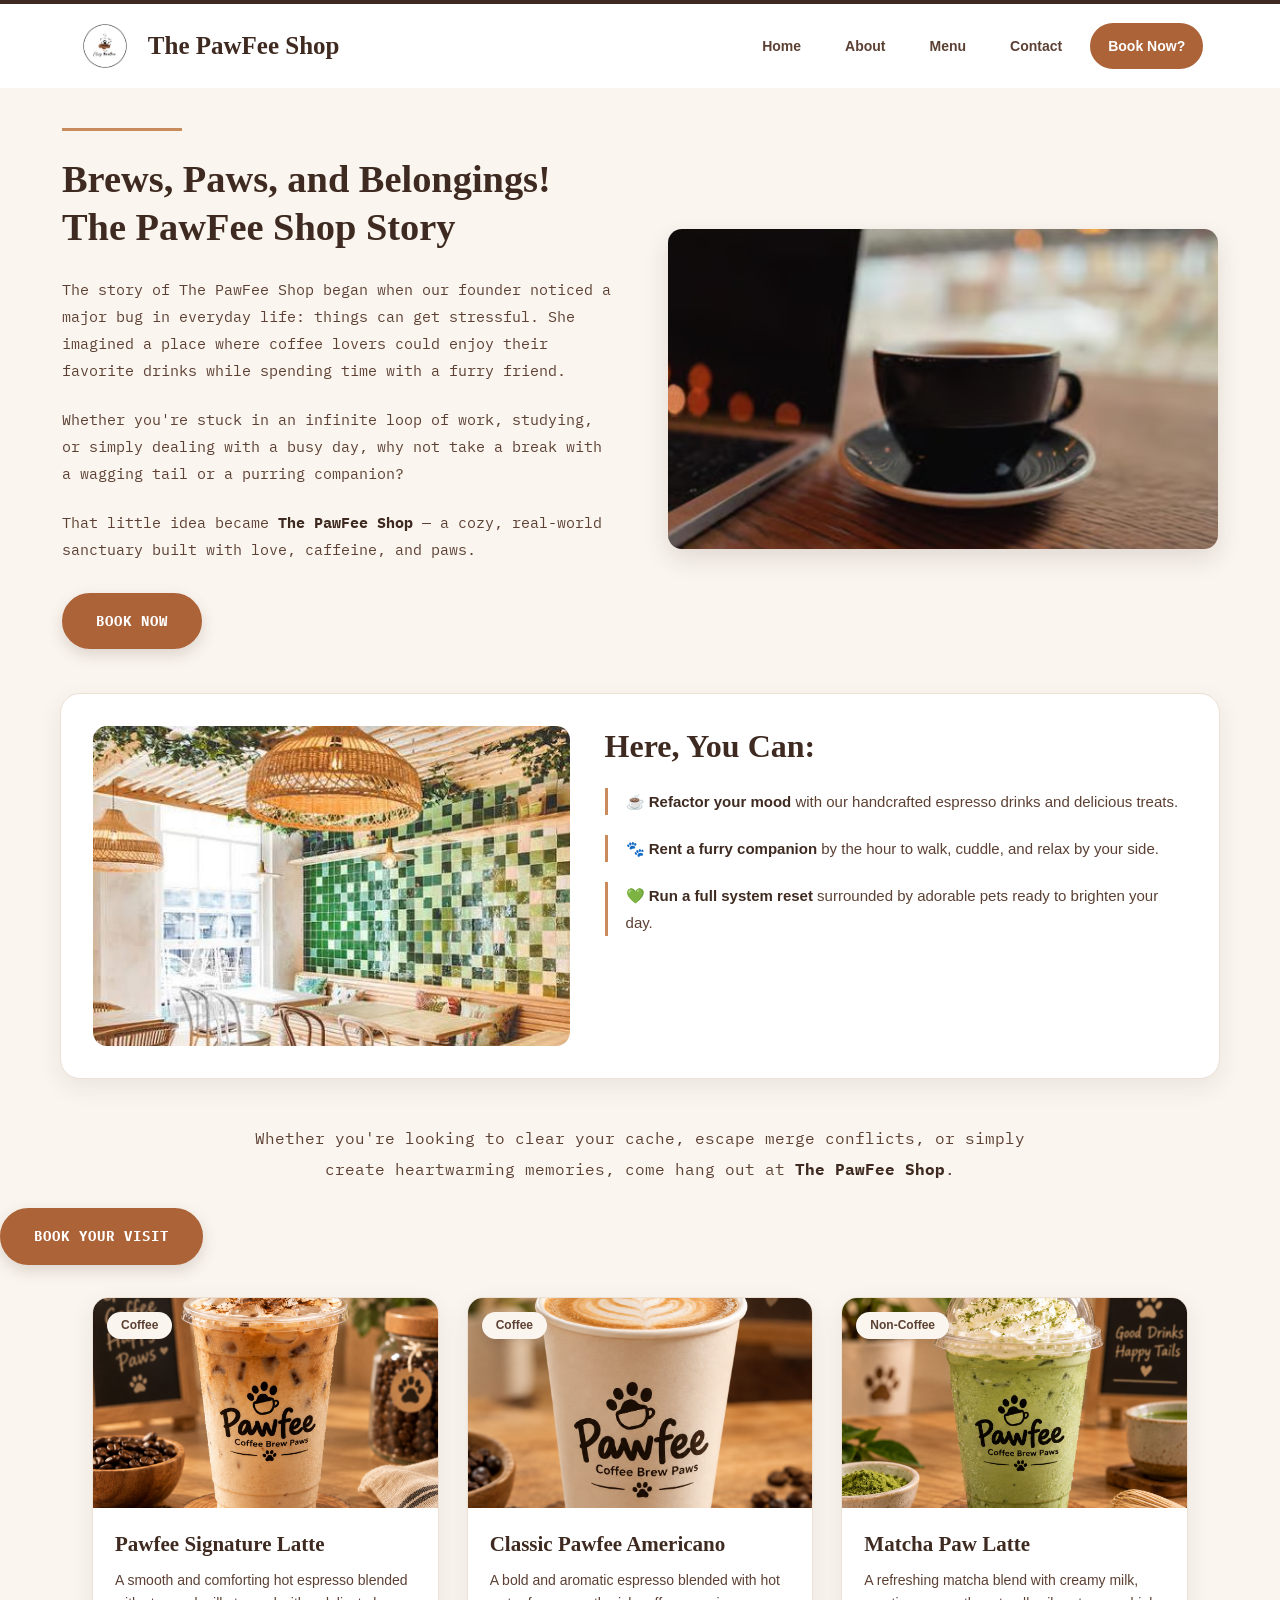
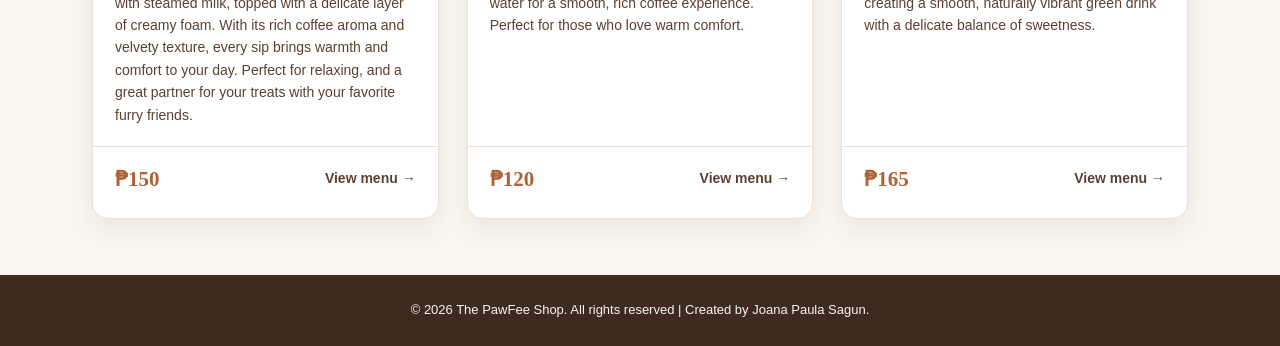
==== about.html @ 421c939b "Add Pawfee Shop website" ====
<!DOCTYPE html>
<html lang="en">
<head>
    <meta charset="UTF-8">
    <meta name="viewport" content="width=device-width, initial-scale=1.0">

    <!-- EXTERNAL CSS -->
    <link rel="stylesheet" href="CSS/styles.css">

    <title>About | The PawFee Shop</title>
</head>
<body>

    <!-- HEADER -->
    <header>
        <div class="logo-container">
            <img src="images/logo.png" alt="The PawFee Shop Logo">
            <h1>The PawFee Shop</h1>
        </div>

        <nav>
            <ul>
                <li><a href="index.html">Home</a></li>
                <li><a href="about.html">About</a></li>
                <li><a href="Menu.html">Menu</a></li>
                <li><a href="contact.html">Contact</a></li>
                <li><a href="booking.html">Book Now?</a></li>
            </ul>
        </nav>
    </header>

    <!-- MAIN CONTENT -->
    <main>

        <!-- ABOUT / STORY SECTION -->
        <section id="Story">

            <div class="story-content">
                <div class="story-line"></div>

                <h1>Brews, Paws, and Belongings!
                    <br>
                    The PawFee Shop Story
                </h1>

                <p>
                    The story of The PawFee Shop began when our founder
                    noticed a major bug in everyday life: things can get
                    stressful. She imagined a place where coffee lovers
                    could enjoy their favorite drinks while spending time
                    with a furry friend.
                </p>

                <p>
                    Whether you're stuck in an infinite loop of work,
                    studying, or simply dealing with a busy day, why not
                    take a break with a wagging tail or a purring companion?
                </p>

                <p>
                    That little idea became
                    <strong>The PawFee Shop</strong> — a cozy, real-world
                    sanctuary built with love, caffeine, and paws.
                </p>

                <a href="contact.html" class="story-btn">BOOK NOW</a>
            </div>

            <div class="story-image">
                <img src="images/Third-Hero.png"
                     alt="The PawFee Shop Cafe">
            </div>

        </section>

        <!-- FEATURES SECTION -->
        <section class="featuring-box">

            <img src="images/Cafe.jpg" alt="The PawFee Shop Cafe Interior">

            <h2>Here, You Can:</h2>

            <ul>
                <li>
                    ☕ <strong>Refactor your mood</strong> with our
                    handcrafted espresso drinks and delicious treats.
                </li>

                <li>
                    🐾 <strong>Rent a furry companion</strong> by the hour
                    to walk, cuddle, and relax by your side.
                </li>

                <li>
                    💚 <strong>Run a full system reset</strong> surrounded
                    by adorable pets ready to brighten your day.
                </li>
            </ul>

        </section>

        <!-- CLOSING MESSAGE -->
        <p class="closing-text">
            Whether you're looking to clear your cache, escape merge
            conflicts, or simply create heartwarming memories, come hang
            out at <strong>The PawFee Shop</strong>.
        </p>

        <div class="btn">
            <a href="contact.html" class="story-btn">BOOK YOUR VISIT</a>
        </div>

        <!-- DRINKS: 3 cards in one row -->
        <section id="Drinks">

            <article id="Latte-coffee">
                <img src="images/lattle-coffe.png" alt="The latte">
                <span class="drink-tag">Coffee</span>
                <dl>
                    <dt>Pawfee Signature Latte</dt>
                    <dd>
                        A smooth and comforting hot espresso blended with
                        steamed milk, topped with a delicate layer of creamy
                        foam. With its rich coffee aroma and velvety texture,
                        every sip brings warmth and comfort to your day.
                        Perfect for relaxing, and a great partner for your
                        treats with your favorite furry friends.
                    </dd>
                </dl>
                <p class="drink-footer">
                    <span class="price">&#8369;150</span>
                    <a class="drink-more" href="Menu.html">View menu &rarr;</a>
                </p>
            </article>

            <article id="Classic-coffee">
                <img src="images/Hot-coffee.png" alt="The Classic Coffee">
                <span class="drink-tag">Coffee</span>
                <dl>
                    <dt>Classic Pawfee Americano</dt>
                    <dd>
                        A bold and aromatic espresso blended with hot water
                        for a smooth, rich coffee experience. Perfect for
                        those who love warm comfort.
                    </dd>
                </dl>
                <p class="drink-footer">
                    <span class="price">&#8369;120</span>
                    <a class="drink-more" href="Menu.html">View menu &rarr;</a>
                </p>
            </article> <!-- this closing tag was missing -->

            <article id="Matcha">
                <img src="images/matcha.png" alt="The matcha">
                <span class="drink-tag">Non-Coffee</span>
                <dl>
                    <dt>Matcha Paw Latte</dt>
                    <dd>
                        A refreshing matcha blend with creamy milk, creating
                        a smooth, naturally vibrant green drink with a
                        delicate balance of sweetness.
                    </dd>
                </dl>
                <p class="drink-footer">
                    <span class="price">&#8369;165</span>
                    <a class="drink-more" href="Menu.html">View menu &rarr;</a>
                </p>
            </article>

        </section>
    </main>

    <!-- FOOTER -->
    <footer>
        <p>&copy; 2026 The PawFee Shop. All rights reserved | Created by Joana Paula Sagun.</p>
    </footer>

</body>
</html>
---- CSS/styles.css ----
@import url('https://fonts.googleapis.com/css2?family=Dancing+Script:wght@500&family=IBM+Plex+Mono:wght@400;600;700&display=swap');

/* =========================================================
   THE PAWFEE SHOP — shared stylesheet
   1 Palette · 2 Global · 3 Header + burger menu · 4 Buttons
   5 Home · 6 About · 7 Drinks · 8 Menu page · 9 Contact page
   10 Booking page · 11 Footer · 12 Responsive
   Breakpoints: desktop 1025+ · tablet 769–1024 · mobile ≤768 · small ≤400 (burger menu at ≤1024)
   ========================================================= */

/* ---------- 1. COLOR PALETTE ---------- */
:root {
    --cream: #FAF5EF;
    --sand: #EDE0D4;
    --latte: #795548;
    --roast: #5C4033;
    --espresso: #3E2A20;
    --white: #FFFFFF;
    --caramel: #AD6338;
    --accent: #C98B5B;

    --green: #2e7d4f;
    --mint: #e8f5ec;
    --error: #b3261e;
    --error-bg: #fdecea;

    --mono: "IBM Plex Mono", "Courier New", monospace;
    --serif: Georgia, serif;
    --shadow: 0 8px 25px rgba(62, 42, 32, 0.08);
}

/* ---------- 2. GLOBAL STYLES ---------- */
* {
    margin: 0;
    padding: 0;
    box-sizing: border-box;
}

html {
    scroll-behavior: smooth;
}

body {
    font-family: Arial, sans-serif;
    background-color: var(--cream);
    color: var(--espresso);
    line-height: 1.6;
    overflow-x: hidden;
}

img {
    max-width: 100%;
}

a {
    color: inherit;
}

a:focus-visible,
button:focus-visible {
    outline: 3px solid var(--latte);
    outline-offset: 3px;
    border-radius: 6px;
}

h1,
h2,
h3 {
    line-height: 1.25;
}

main {
    width: 100%;
}

.sr-only {
    position: absolute;
    width: 1px;
    height: 1px;
    padding: 0;
    margin: -1px;
    overflow: hidden;
    clip: rect(0, 0, 0, 0);
    white-space: nowrap;
    border: 0;
}

/* ---------- 3. HEADER + BURGER MENU ---------- */
header {
    position: relative;
    z-index: 10;
    display: flex;
    flex-wrap: wrap;
    justify-content: space-between;
    align-items: center;
    gap: 25px;
    padding: 14px 6%;
    background-color: var(--white);
    border-top: 4px solid var(--espresso);
}

.logo-container {
    display: flex;
    align-items: center;
    gap: 15px;
    line-height: 1.2;
    text-decoration: none;
    color: inherit;
}

header img {
    display: block;
    height: 56px;
    width: auto;
    object-fit: contain;
}

.logo-container h1,
.brand-name {
    font-family: var(--serif);
    font-size: 25px;
    font-weight: bold;
    color: var(--espresso);
}

nav {
    background-color: transparent;
}

nav ul {
    list-style: none;
    display: flex;
    align-items: center;
    justify-content: center;
    flex-wrap: wrap;
    gap: 12px;
}

nav a {
    display: inline-block;
    padding: 10px 16px;
    border-radius: 25px;
    color: var(--roast);
    font-size: 14px;
    font-weight: bold;
    text-decoration: none;
    transition: background-color 0.3s ease, color 0.3s ease;
}

nav a:hover,
nav a:focus-visible,
nav a[aria-current="page"] {
    background-color: var(--sand);
    color: var(--espresso);
}

/* last link = Book Now button */
nav li:last-child a {
    background-color: var(--caramel);
    color: var(--white);
    border: 2px solid var(--caramel);
}

nav li:last-child a:hover,
nav li:last-child a[aria-current="page"] {
    background-color: var(--espresso);
    border-color: var(--espresso);
    color: var(--white);
}

/* burger button: hidden by default, shown at 1024px and below (tablet + mobile) */
.nav-toggle {
    display: none;
    align-items: center;
    justify-content: center;
    width: 46px;
    height: 46px;
    border: 2px solid var(--caramel);
    border-radius: 12px;
    background-color: transparent;
    color: var(--caramel);
    font-size: 26px;
    line-height: 1;
    cursor: pointer;
    transition: background-color 0.3s ease, color 0.3s ease;
}

.nav-toggle:hover,
.nav-toggle[aria-expanded="true"] {
    background-color: var(--caramel);
    color: var(--white);
}

/* ---------- 4. BUTTONS ---------- */
.story-btn {
    display: inline-block;
    margin-top: 8px;
    padding: 15px 32px;
    background-color: var(--caramel);
    color: var(--white);
    text-decoration: none;
    font-family: var(--mono);
    font-size: 14px;
    font-weight: bold;
    letter-spacing: 1px;
    border: 2px solid var(--caramel);
    border-radius: 40px;
    box-shadow: 0 6px 15px rgba(92, 64, 51, 0.18);
    cursor: pointer;
    transition: background-color 0.3s ease, transform 0.3s ease, box-shadow 0.3s ease;
}

.story-btn:hover {
    background-color: var(--espresso);
    border-color: var(--espresso);
    transform: translateY(-2px);
    box-shadow: 0 8px 18px rgba(62, 42, 32, 0.2);
}

/* ---------- 5. HOME (index) ---------- */
#Hero-text {
    position: relative;
    display: flex;
    flex-wrap: wrap;
    justify-content: center;
    align-content: center;
    align-items: center;
    gap: 0 16px;
    min-height: 420px;
    padding: 56px 6%;
    overflow: hidden;
    text-align: center;
    background-color: var(--roast);
    color: var(--white);
}

#Hero-text > img {
    position: absolute;
    inset: 0;
    width: 100%;
    height: 100%;
    max-width: none;
    object-fit: cover;
    filter: brightness(45%);
}

#Hero-text > :not(img) {
    position: relative;
    z-index: 1;
}

#Hero-text > h1 {
    flex: 0 0 100%;
    max-width: 100%;
    padding-inline: max(0px, calc((100% - 850px) / 2));
    margin-bottom: 22px;
    font-family: var(--serif);
    font-size: clamp(32px, 5vw, 56px);
    text-shadow: 2px 3px 6px rgba(0, 0, 0, 0.6);
}

#Hero-text > h2,
#Hero-text > p {
    flex: 0 0 100%;
    max-width: 100%;
    padding-inline: max(0px, calc((100% - 680px) / 2));
    margin-bottom: 30px;
    font-size: clamp(16px, 2vw, 19px);
    font-weight: normal;
    line-height: 1.8;
    color: var(--cream);
    text-shadow: 1px 2px 4px rgba(0, 0, 0, 0.8);
}

#Hero-text > a {
    display: inline-block;
    margin: 8px 0;
    padding: 14px 30px;
    border: 2px solid var(--caramel);
    border-radius: 40px;
    background-color: var(--caramel);
    color: var(--white);
    font-family: var(--mono);
    font-size: 14px;
    font-weight: bold;
    text-decoration: none;
    transition: background-color 0.3s ease, color 0.3s ease, transform 0.3s ease;
}

#Hero-text > a:last-of-type {
    background-color: transparent;
    border-color: var(--cream);
}

#Hero-text > a:hover {
    background-color: var(--cream);
    border-color: var(--cream);
    color: var(--espresso);
    transform: translateY(-2px);
}

#Promotional,
#Meet-Pawfee {
    max-width: 1160px;
    margin: 44px auto;
    padding: 0 32px;
    display: grid;
    grid-template-columns: 1fr 1.1fr;
    gap: 14px 55px;
    align-items: center;
}

#Promotional > img,
#Meet-Pawfee > img {
    grid-column: 1;
    grid-row: 1 / span 2;
    width: 100%;
    height: 280px;
    object-fit: cover;
    border-radius: 14px;
    box-shadow: 0 10px 25px rgba(62, 42, 32, 0.13);
}

#Promotional > h2,
#Meet-Pawfee > h2 {
    grid-column: 2;
    grid-row: 1;
    align-self: end;
    font-family: var(--serif);
    font-size: clamp(26px, 3vw, 36px);
}

#Promotional > p,
#Meet-Pawfee > p {
    grid-column: 2;
    grid-row: 2;
    align-self: start;
    color: var(--roast);
    font-family: var(--mono);
    font-size: 15px;
    line-height: 1.8;
}

#Meet-Pawfee {
    grid-template-columns: 1.1fr 1fr;
}

#Meet-Pawfee > img {
    grid-column: 2;
}

#Meet-Pawfee > h2,
#Meet-Pawfee > p {
    grid-column: 1;
}

/* ---------- 6. ABOUT ---------- */
#Story {
    max-width: 1220px;
    margin: 40px auto;
    padding: 0 32px;
    display: grid;
    grid-template-columns: 1fr 1fr;
    align-items: center;
    gap: 55px;
}

.story-content {
    width: 100%;
}

.story-line {
    width: 120px;
    height: 3px;
    margin-bottom: 24px;
    background-color: var(--accent);
}

#Story h1 {
    margin-bottom: 25px;
    font-family: var(--serif);
    font-size: clamp(30px, 3vw, 43px);
    color: var(--espresso);
}

#Story p {
    margin-bottom: 22px;
    font-family: var(--mono);
    font-size: 15px;
    line-height: 1.8;
    color: var(--roast);
}

#Story strong {
    color: var(--espresso);
}

.story-image img {
    display: block;
    width: 100%;
    height: 320px;
    object-fit: cover;
    object-position: center;
    border-radius: 14px;
    box-shadow: 0 10px 25px rgba(62, 42, 32, 0.13);
}

.featuring-box {
    max-width: 1160px;
    margin: 44px auto;
    padding: 32px;
    display: grid;
    grid-template-columns: 0.9fr 1.1fr;
    grid-template-rows: auto 1fr;
    column-gap: 35px;
    align-items: center;
    background-color: var(--white);
    border: 1px solid var(--sand);
    border-radius: 20px;
    box-shadow: var(--shadow);
}

.featuring-box img {
    display: block;
    grid-column: 1;
    grid-row: 1 / span 2;
    width: 100%;
    height: 320px;
    object-fit: cover;
    border-radius: 14px;
}

.featuring-box h2 {
    grid-column: 2;
    grid-row: 1;
    align-self: end;
    margin-bottom: 22px;
    font-family: var(--serif);
    font-size: 32px;
    color: var(--espresso);
}

.featuring-box ul {
    grid-column: 2;
    grid-row: 2;
    align-self: start;
    list-style: none;
}

.featuring-box li {
    margin-bottom: 20px;
    padding-left: 18px;
    border-left: 3px solid var(--accent);
    color: var(--roast);
    font-size: 15px;
    line-height: 1.8;
}

.featuring-box strong {
    color: var(--espresso);
}

.closing-text {
    max-width: 850px;
    margin: 40px auto 16px;
    padding: 0 25px;
    text-align: center;
    color: var(--roast);
    font-family: var(--mono);
    font-size: 16px;
    line-height: 1.9;
}

.closing-text strong {
    color: var(--espresso);
}

.closing-button {
    margin: 16px auto 48px;
    padding: 0 20px;
    text-align: center;
}

/* ---------- 7. DRINKS (about) ---------- */
#Drinks {
    max-width: 1160px;
    margin: 32px auto 56px;
    padding: 0 32px;
    display: grid;
    grid-template-columns: repeat(3, 1fr);
    gap: 28px;
}

#Drinks > article {
    position: relative;
    display: flex;
    flex-direction: column;
    overflow: hidden;
    background-color: var(--white);
    border: 1px solid var(--sand);
    border-radius: 16px;
    box-shadow: var(--shadow);
}

#Drinks > article img {
    width: 100%;
    height: 210px;
    object-fit: cover;
}

.drink-tag {
    position: absolute;
    top: 14px;
    left: 14px;
    padding: 4px 14px;
    border-radius: 20px;
    background-color: var(--cream);
    color: var(--roast);
    font-size: 12px;
    font-weight: bold;
    box-shadow: 0 2px 8px rgba(62, 42, 32, 0.15);
}

#Drinks dl {
    flex: 1;
}

#Drinks dt {
    padding: 20px 22px 8px;
    font-family: var(--serif);
    font-size: 21px;
    font-weight: bold;
}

#Drinks dd {
    padding: 0 22px 20px;
    color: var(--roast);
    font-size: 14px;
}

.drink-footer {
    display: flex;
    align-items: center;
    justify-content: space-between;
    gap: 15px;
    padding: 16px 22px 22px;
    border-top: 1px solid var(--sand);
}

.price {
    font-family: var(--serif);
    font-size: 21px;
    font-weight: bold;
    color: var(--caramel);
}

.drink-more {
    color: var(--roast);
    font-size: 14px;
    font-weight: bold;
    text-decoration: none;
    border-bottom: 2px solid transparent;
    transition: border-color 0.3s ease;
}

.drink-more:hover,
.drink-more:focus-visible {
    border-bottom-color: var(--accent);
}

/* ---------- 8. MENU PAGE ---------- */
/* menu page uses the same hero as the home page, just shorter */
#Hero-text.page-hero {
    min-height: 260px;
    padding: 44px 6%;
}

#Hero-text.page-hero > img {
    object-position: center bottom;
}

#Hero-text.page-hero > h1 {
    margin-bottom: 12px;
}

#Hero-text.page-hero > p {
    margin-bottom: 0;
}

/* category tabs */
.menu-nav {
    position: sticky;
    top: 0;
    z-index: 5;
    display: flex;
    flex-wrap: wrap;
    justify-content: center;
    gap: 10px;
    padding: 12px 20px;
    background-color: rgba(250, 245, 239, 0.95);
    border-bottom: 1px solid var(--sand);
}

.menu-nav a {
    padding: 7px 18px;
    border: 2px solid var(--caramel);
    border-radius: 25px;
    color: var(--roast);
    font-size: 13px;
    font-weight: bold;
    text-decoration: none;
    transition: background-color 0.3s ease, color 0.3s ease;
}

.menu-nav a:hover,
.menu-nav a:focus-visible {
    background-color: var(--caramel);
    color: var(--white);
}

.menu-section {
    max-width: 1160px;
    margin: 0 auto;
    padding: 36px 32px 6px;
    scroll-margin-top: 60px;
}

.section-head {
    margin-bottom: 18px;
    padding-bottom: 10px;
    border-bottom: 2px solid var(--sand);
}

.section-head h2 {
    font-family: var(--serif);
    font-size: 28px;
}

.section-head p {
    color: var(--roast);
    font-size: 15px;
}

.menu-grid {
    display: grid;
    grid-template-columns: repeat(3, 1fr);
    gap: 22px;
    margin-bottom: 26px;
}

.menu-card {
    display: flex;
    flex-direction: column;
    overflow: hidden;
    background-color: var(--white);
    border: 1px solid var(--sand);
    border-radius: 16px;
    box-shadow: var(--shadow);
}

.menu-card img {
    width: 100%;
    height: 190px;
    object-fit: cover;
}

.menu-card-body {
    flex: 1;
    display: flex;
    flex-direction: column;
    gap: 6px;
    padding: 16px 20px 18px;
}

.card-label {
    font-size: 12px;
    font-weight: bold;
    letter-spacing: 0.04em;
    color: var(--latte);
}

.menu-card h3 {
    font-family: var(--serif);
    font-size: 19px;
}

.menu-card p {
    flex: 1;
    color: var(--roast);
    font-size: 14px;
}

.price-row {
    display: flex;
    align-items: baseline;
    gap: 8px;
    margin-top: 6px;
    font-size: 13px;
    color: var(--roast);
}

.price-row .price {
    font-size: 19px;
}

.rental-title {
    display: flex;
    align-items: center;
    gap: 8px;
    margin: 6px 0 14px;
    font-family: var(--serif);
    font-size: 21px;
}

.rental-grid {
    display: grid;
    grid-template-columns: repeat(4, 1fr);
    gap: 22px;
    margin-bottom: 26px;
}

.rental-card img {
    height: 210px;
    object-position: center top;
}

.rental-tags {
    display: flex;
    flex-wrap: wrap;
    gap: 6px;
    list-style: none;
    margin-top: 4px;
}

.rental-tags li {
    padding: 2px 12px;
    border-radius: 20px;
    background-color: var(--sand);
    color: var(--espresso);
    font-size: 12px;
    font-weight: bold;
}

.rental-footer {
    display: flex;
    align-items: center;
    justify-content: space-between;
    gap: 10px;
    margin-top: 8px;
}

.rental-footer .price small {
    font-family: Arial, sans-serif;
    font-size: 13px;
    font-weight: normal;
    color: var(--roast);
}

.rental-footer a {
    color: var(--caramel);
    font-size: 14px;
    font-weight: bold;
    text-decoration: none;
}

.rental-footer a:hover,
.rental-footer a:focus-visible {
    color: var(--espresso);
    text-decoration: underline;
}

.rental-terms {
    margin-top: 10px;
    padding: 22px 28px;
    background-color: var(--white);
    border: 1px solid var(--sand);
    border-radius: 16px;
    box-shadow: var(--shadow);
}

.rental-terms h3 {
    margin-bottom: 10px;
    font-family: var(--serif);
    font-size: 20px;
}

.rental-terms ul {
    columns: 2;
    column-gap: 36px;
    list-style: none;
}

.rental-terms li {
    break-inside: avoid;
    margin-bottom: 8px;
    color: var(--roast);
    font-size: 14px;
}

.rental-terms strong {
    color: var(--espresso);
}

.menu-cta {
    margin: 30px auto 52px;
    padding: 0 24px;
    text-align: center;
}

/* ---------- 9. CONTACT PAGE ---------- */
.hero {
    max-width: 1160px;
    margin: 0 auto;
    padding: 44px 32px 24px;
    display: grid;
    grid-template-columns: 1fr 1fr;
    align-items: center;
    gap: 55px;
}

.hero-text {
    display: flex;
    flex-direction: column;
    align-items: flex-start;
    gap: 14px;
}

.lead {
    font-family: "Dancing Script", cursive;
    font-size: 28px;
    color: var(--caramel);
}

.hero-text h1 {
    font-family: var(--serif);
    font-size: clamp(28px, 3.6vw, 42px);
}

.hero-img {
    display: block;
    width: 100%;
    border-radius: 14px;
    box-shadow: 0 10px 25px rgba(62, 42, 32, 0.13);
}

.info {
    max-width: 1160px;
    margin: 0 auto;
    padding: 12px 32px 56px;
    display: grid;
    grid-template-columns: repeat(auto-fit, minmax(240px, 1fr));
    gap: 24px;
}

.info-block {
    padding: 28px;
    background-color: var(--white);
    border: 1px solid var(--sand);
    border-radius: 16px;
    box-shadow: var(--shadow);
}

.info-block h2 {
    margin-bottom: 14px;
    font-family: var(--serif);
    font-size: 22px;
}

.info-block p {
    color: var(--roast);
    overflow-wrap: anywhere;
}

.info-block p a {
    color: var(--caramel);
    font-weight: bold;
}

.hours dt {
    font-weight: bold;
}

.hours dd {
    margin-bottom: 14px;
    color: var(--roast);
}

.hours dd:last-child {
    margin-bottom: 0;
}

.social {
    display: flex;
    gap: 16px;
    list-style: none;
}

.social a {
    display: grid;
    place-items: center;
    width: 46px;
    height: 46px;
    border: 2px solid var(--caramel);
    border-radius: 50%;
    color: var(--caramel);
    transition: background-color 0.3s ease, color 0.3s ease;
}

.social a:hover,
.social a:focus-visible {
    background-color: var(--caramel);
    color: var(--white);
}

/* ---------- 10. BOOKING PAGE ---------- */
.booking {
    max-width: 1200px;
    margin: 0 auto;
    padding: 40px 32px 56px;
    display: grid;
    grid-template-columns: minmax(260px, 5fr) 7fr;
    gap: clamp(24px, 4vw, 56px);
}

.booking-side {
    display: flex;
    flex-direction: column;
    gap: 20px;
}

.script {
    font-family: "Dancing Script", cursive;
    font-size: 28px;
    line-height: 1.3;
    color: var(--roast);
}

.booking-side img {
    width: 100%;
    aspect-ratio: 4 / 3;
    object-fit: cover;
    border-radius: 14px;
    box-shadow: 0 10px 25px rgba(62, 42, 32, 0.13);
}

.tagline {
    font-size: 13px;
    font-weight: bold;
    letter-spacing: 0.2em;
    text-transform: uppercase;
    color: var(--roast);
}

.booking-form-wrap h1 {
    margin-bottom: 6px;
    font-family: var(--serif);
    font-size: clamp(24px, 2.8vw, 31px);
}

.green {
    margin-bottom: 28px;
    font-size: 17px;
    font-weight: bold;
    color: var(--green);
}

#booking-form {
    display: grid;
    grid-template-columns: 1fr 1fr;
    gap: 18px 24px;
}

.field {
    display: flex;
    flex-direction: column;
    gap: 6px;
    min-width: 0;
}

.wide {
    grid-column: 1 / -1;
}

.field label {
    font-size: 14px;
    font-weight: bold;
}

.field input,
.field select,
.field textarea {
    width: 100%;
    padding: 11px 14px;
    border: 1.5px solid var(--caramel);
    border-radius: 12px;
    background-color: var(--white);
    color: var(--espresso);
    font: inherit;
}

.field textarea {
    resize: vertical;
}

.field input:focus,
.field select:focus,
.field textarea:focus {
    outline: 3px solid rgba(46, 125, 79, 0.3);
    border-color: var(--green);
}

.field input:user-invalid,
.field select:user-invalid {
    border-color: var(--error);
}

.message {
    grid-column: 1 / -1;
    padding: 16px 20px;
    border: 2px solid var(--green);
    border-radius: 12px;
    background-color: var(--mint);
    color: #14502a;
    font-weight: bold;
}

.message.error {
    border-color: var(--error);
    background-color: var(--error-bg);
    color: #7a1710;
}

.message[hidden] {
    display: none;
}

.actions {
    display: flex;
    flex-wrap: wrap;
    justify-content: center;
    gap: 16px;
    margin-top: 6px;
}

/* ---------- 11. FOOTER ---------- */
footer {
    background-color: var(--espresso);
    color: var(--cream);
    text-align: center;
    padding: 25px 20px;
    font-size: 13px;
}

footer p {
    margin: 0;
}

/* ---------- 12. RESPONSIVE ---------- */

/* ===== BURGER MENU (tablet + mobile, ≤ 1024px) ===== */
@media (max-width: 1024px) {
    header {
        flex-wrap: nowrap;
        gap: 12px;
        padding: 12px 5%;
    }

    header img {
        height: 52px;
    }

    .logo-container {
        min-width: 0;
    }

    .logo-container h1,
    .brand-name {
        font-size: 21px;
    }

    .nav-toggle {
        display: inline-flex;
        flex-shrink: 0;
    }

    /* dropdown panel under the header */
    nav {
        display: none;
        position: absolute;
        top: 100%;
        left: 0;
        right: 0;
        padding: 10px 5% 18px;
        background-color: var(--white);
        border-bottom: 3px solid var(--sand);
        box-shadow: 0 14px 24px rgba(62, 42, 32, 0.15);
    }

    nav.open {
        display: block;
    }

    nav ul {
        flex-direction: column;
        align-items: stretch;
        flex-wrap: nowrap;
        gap: 6px;
        padding-top: 10px;
        border-top: 1px solid var(--sand);
    }

    nav a {
        display: block;
        padding: 13px 16px;
        border-radius: 12px;
        font-size: 15px;
        text-align: left;
    }

    nav li:last-child a {
        margin-top: 6px;
        text-align: center;
        border-radius: 25px;
    }
}

/* ===== TABLET (769px – 1024px): layout + compact booking ===== */
@media (min-width: 769px) and (max-width: 1024px) {
    #Story,
    #Promotional,
    #Meet-Pawfee,
    .hero {
        gap: 30px;
        padding-left: 25px;
        padding-right: 25px;
    }

    .featuring-box {
        margin: 50px 25px;
        padding: 30px;
        column-gap: 25px;
    }

    .featuring-box h2 {
        font-size: 28px;
    }

    #Drinks {
        grid-template-columns: repeat(2, 1fr);
        padding: 0 25px;
    }

    .menu-nav,
    .menu-section {
        padding-left: 25px;
        padding-right: 25px;
    }

    .rental-grid {
        grid-template-columns: repeat(2, 1fr);
    }

    /* compact booking */
    .booking {
        grid-template-columns: 1fr;
        gap: 18px;
        padding: 24px 24px 36px;
    }

    .booking-side {
        display: grid;
        grid-template-columns: 1fr 1fr;
        align-items: center;
        gap: 16px;
    }

    .booking-side .tagline {
        display: none;
    }

    .script {
        font-size: 22px;
    }

    .booking-side img {
        aspect-ratio: 16 / 9;
        max-height: 150px;
    }

    .booking-form-wrap h1 {
        font-size: 24px;
    }

    .green {
        margin-bottom: 14px;
        font-size: 15px;
    }

    #booking-form {
        gap: 12px 16px;
    }

    .field {
        gap: 4px;
    }

    .field label {
        font-size: 13px;
    }

    .field input,
    .field select,
    .field textarea {
        padding: 8px 12px;
        font-size: 14px;
        border-radius: 10px;
    }

    .field textarea {
        min-height: 70px;
        height: 80px;
    }

    .message {
        padding: 12px 16px;
        font-size: 14px;
    }

    .actions {
        gap: 12px;
        margin-top: 2px;
    }

    .actions .story-btn {
        padding: 11px 24px;
        font-size: 13px;
    }
}

/* ===== MOBILE (≤ 768px): stacked layout ===== */
@media (max-width: 768px) {
    header {
        padding: 12px 5%;
    }

    .logo-container h1,
    .brand-name {
        font-size: 20px;
    }

    #Story,
    #Promotional,
    #Meet-Pawfee,
    .hero {
        grid-template-columns: 1fr;
        gap: 30px;
        margin-top: 38px;
        padding-left: 20px;
        padding-right: 20px;
    }

    #Hero-text {
        min-height: 440px;
    }

    #Promotional > img,
    #Meet-Pawfee > img,
    #Promotional > h2,
    #Meet-Pawfee > h2,
    #Promotional > p,
    #Meet-Pawfee > p {
        grid-column: 1;
        grid-row: auto;
    }

    #Promotional > img,
    #Meet-Pawfee > img {
        height: 240px;
    }

    #Story h1 {
        font-size: 30px;
    }

    #Story p {
        font-size: 14px;
    }

    .story-image img {
        height: 250px;
    }

    .story-btn {
        padding: 13px 25px;
        font-size: 13px;
    }

    .featuring-box {
        grid-template-columns: 1fr;
        grid-template-rows: auto;
        margin: 40px 20px;
        padding: 24px;
        border-radius: 16px;
    }

    .featuring-box img,
    .featuring-box h2,
    .featuring-box ul {
        grid-column: 1;
        grid-row: auto;
    }

    .featuring-box img {
        height: 230px;
        margin-bottom: 22px;
    }

    .featuring-box h2 {
        font-size: 26px;
    }

    .featuring-box li {
        font-size: 14px;
    }

    .closing-text {
        margin-top: 45px;
        font-size: 14px;
    }

    .closing-button {
        margin-bottom: 45px;
    }

    #Drinks {
        grid-template-columns: 1fr;
        padding: 0 20px;
    }

    .hero {
        text-align: center;
        padding-top: 30px;
    }

    .hero-text {
        align-items: center;
    }

    .info {
        grid-template-columns: 1fr;
        padding: 10px 20px 50px;
    }

    #Hero-text.page-hero {
        min-height: 220px;
    }

    .menu-nav,
    .menu-section {
        padding-left: 20px;
        padding-right: 20px;
    }

    .menu-section > h2 {
        font-size: 24px;
    }

    .menu-grid {
        grid-template-columns: 1fr;
    }

    .rental-terms ul {
        columns: 1;
    }

    .booking {
        grid-template-columns: 1fr;
        padding: 30px 20px 50px;
    }

    .booking-side {
        display: flex;
        flex-direction: column;
    }

    #booking-form {
        grid-template-columns: 1fr;
    }

    .actions .story-btn {
        flex: 1 1 140px;
        text-align: center;
    }
}

/* ===== MENU PAGE GRIDS ===== */
@media (min-width: 601px) and (max-width: 900px) {
    .menu-grid,
    .rental-grid {
        grid-template-columns: repeat(2, 1fr);
    }
}

@media (max-width: 600px) {
    .menu-grid,
    .rental-grid {
        grid-template-columns: 1fr;
    }

    .menu-section {
        padding: 28px 20px 4px;
    }

    .rental-card img {
        height: 240px;
    }
}

/* ===== SMALL MOBILE (≤ 400px) ===== */
@media (max-width: 400px) {
    .logo-container {
        gap: 10px;
    }

    header img {
        height: 44px;
    }

    .logo-container h1,
    .brand-name {
        font-size: 17px;
    }

    #Story h1 {
        font-size: 27px;
    }

    .featuring-box {
        padding: 18px;
        margin-left: 12px;
        margin-right: 12px;
    }

    .featuring-box h2 {
        font-size: 24px;
    }
}

/* ===== REDUCED MOTION ===== */
@media (prefers-reduced-motion: reduce) {
    html {
        scroll-behavior: auto;
    }

    * {
        transition: none !important;
    }
}
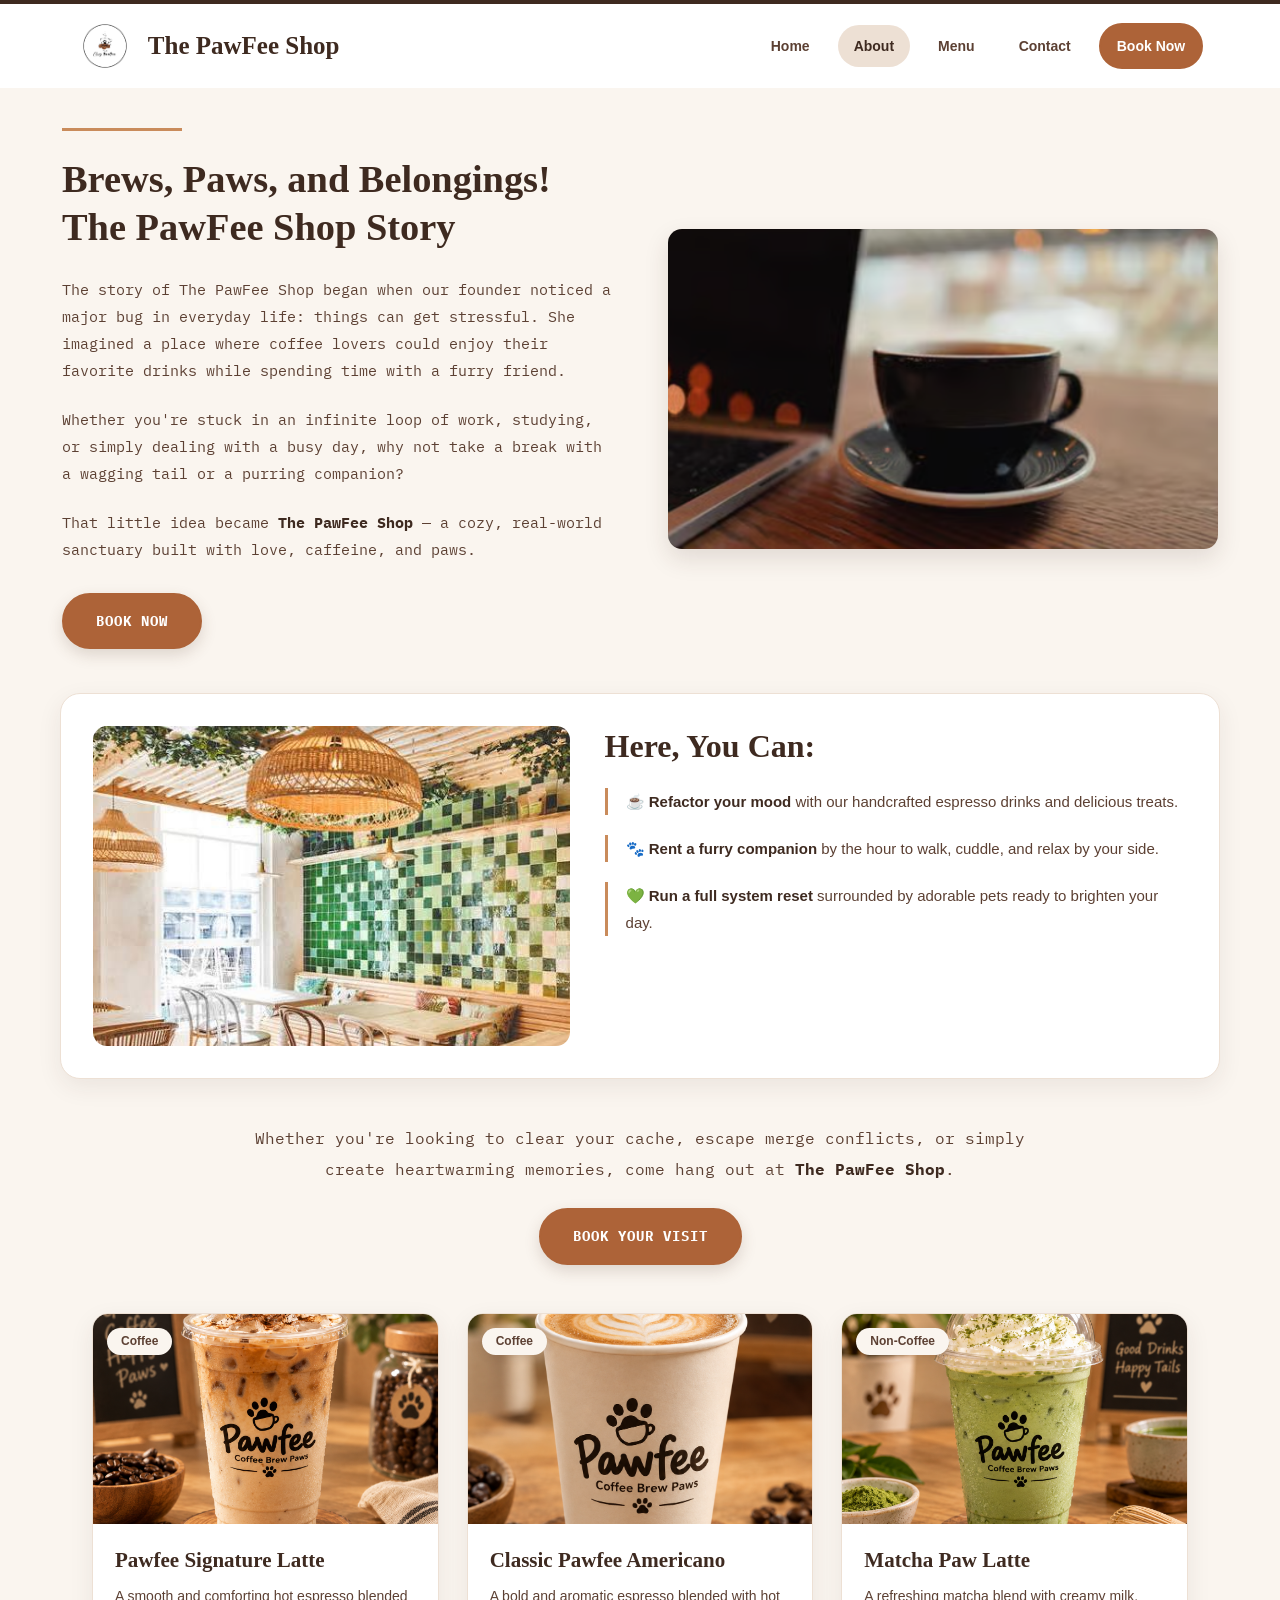
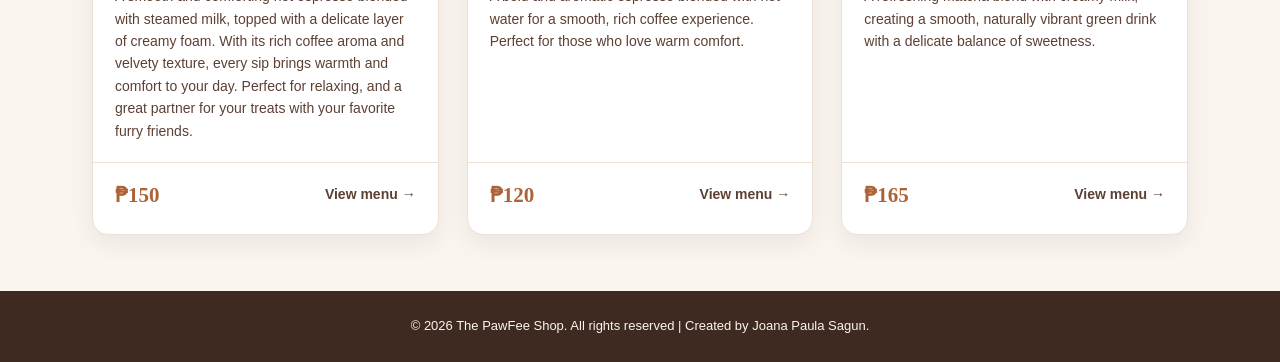
==== commit fd36ae88: "Add Pawfee Shop website" ====
--- a/about.html
+++ b/about.html
@@ -14,18 +14,21 @@
 
     <!-- HEADER -->
     <header>
-        <div class="logo-container">
+        <a class="logo-container" href="index.html">
             <img src="images/logo.png" alt="The PawFee Shop Logo">
-            <h1>The PawFee Shop</h1>
-        </div>
-
-        <nav>
+            <span class="brand-name">The PawFee Shop</span>
+        </a>
+
+        <!-- BURGER BUTTON (tablet + mobile) -->
+        <button class="nav-toggle" type="button" aria-label="Toggle menu" aria-expanded="false" aria-controls="main-nav">&#9776;</button>
+
+        <nav id="main-nav" aria-label="Main">
             <ul>
                 <li><a href="index.html">Home</a></li>
-                <li><a href="about.html">About</a></li>
+                <li><a href="about.html" aria-current="page">About</a></li>
                 <li><a href="Menu.html">Menu</a></li>
                 <li><a href="contact.html">Contact</a></li>
-                <li><a href="booking.html">Book Now?</a></li>
+                <li><a href="booking.html">Book Now</a></li>
             </ul>
         </nav>
     </header>
@@ -64,7 +67,7 @@
                     sanctuary built with love, caffeine, and paws.
                 </p>
 
-                <a href="contact.html" class="story-btn">BOOK NOW</a>
+                <a href="booking.html" class="story-btn">BOOK NOW</a>
             </div>
 
             <div class="story-image">
@@ -107,8 +110,8 @@
             out at <strong>The PawFee Shop</strong>.
         </p>
 
-        <div class="btn">
-            <a href="contact.html" class="story-btn">BOOK YOUR VISIT</a>
+        <div class="closing-button">
+            <a href="booking.html" class="story-btn">BOOK YOUR VISIT</a>
         </div>
 
         <!-- DRINKS: 3 cards in one row -->
@@ -128,10 +131,10 @@
                         treats with your favorite furry friends.
                     </dd>
                 </dl>
-                <p class="drink-footer">
+                <div class="drink-footer">
                     <span class="price">&#8369;150</span>
-                    <a class="drink-more" href="Menu.html">View menu &rarr;</a>
-                </p>
+                    <a class="drink-more" href="Menu.html#drinks">View menu &rarr;</a>
+                </div>
             </article>
 
             <article id="Classic-coffee">
@@ -145,11 +148,11 @@
                         those who love warm comfort.
                     </dd>
                 </dl>
-                <p class="drink-footer">
+                <div class="drink-footer">
                     <span class="price">&#8369;120</span>
-                    <a class="drink-more" href="Menu.html">View menu &rarr;</a>
-                </p>
-            </article> <!-- this closing tag was missing -->
+                    <a class="drink-more" href="Menu.html#drinks">View menu &rarr;</a>
+                </div>
+            </article>
 
             <article id="Matcha">
                 <img src="images/matcha.png" alt="The matcha">
@@ -162,10 +165,10 @@
                         delicate balance of sweetness.
                     </dd>
                 </dl>
-                <p class="drink-footer">
+                <div class="drink-footer">
                     <span class="price">&#8369;165</span>
-                    <a class="drink-more" href="Menu.html">View menu &rarr;</a>
-                </p>
+                    <a class="drink-more" href="Menu.html#drinks">View menu &rarr;</a>
+                </div>
             </article>
 
         </section>
@@ -176,5 +179,22 @@
         <p>&copy; 2026 The PawFee Shop. All rights reserved | Created by Joana Paula Sagun.</p>
     </footer>
 
+    <script>
+        // Burger menu (tablet + mobile, 1024px and below)
+        const toggle = document.querySelector('.nav-toggle');
+        const nav = document.getElementById('main-nav');
+
+        function setMenu(open) {
+            nav.classList.toggle('open', open);
+            toggle.setAttribute('aria-expanded', open);
+            toggle.innerHTML = open ? '&times;' : '&#9776;';
+        }
+
+        toggle.addEventListener('click', () => setMenu(!nav.classList.contains('open')));
+        nav.addEventListener('click', (e) => { if (e.target.closest('a')) setMenu(false); });
+        document.addEventListener('keydown', (e) => { if (e.key === 'Escape') setMenu(false); });
+        window.addEventListener('resize', () => { if (window.innerWidth > 1024) setMenu(false); });
+    </script>
+
 </body>
 </html>
--- a/CSS/styles.css
+++ b/CSS/styles.css
@@ -1,4 +1,3 @@
-
 
 @import url('https://fonts.googleapis.com/css2?family=Dancing+Script:wght@500&family=IBM+Plex+Mono:wght@400;600;700&display=swap');
 
@@ -40,6 +39,7 @@
 
 html {
     scroll-behavior: smooth;
+    scroll-padding-top: 16px;
 }
 
 body {
@@ -1367,6 +1367,11 @@
         font-size: 24px;
     }
 
+    /* keep section headings clear of the sticky category tabs */
+    .menu-section {
+        scroll-margin-top: 110px;
+    }
+
     .menu-grid {
         grid-template-columns: 1fr;
     }
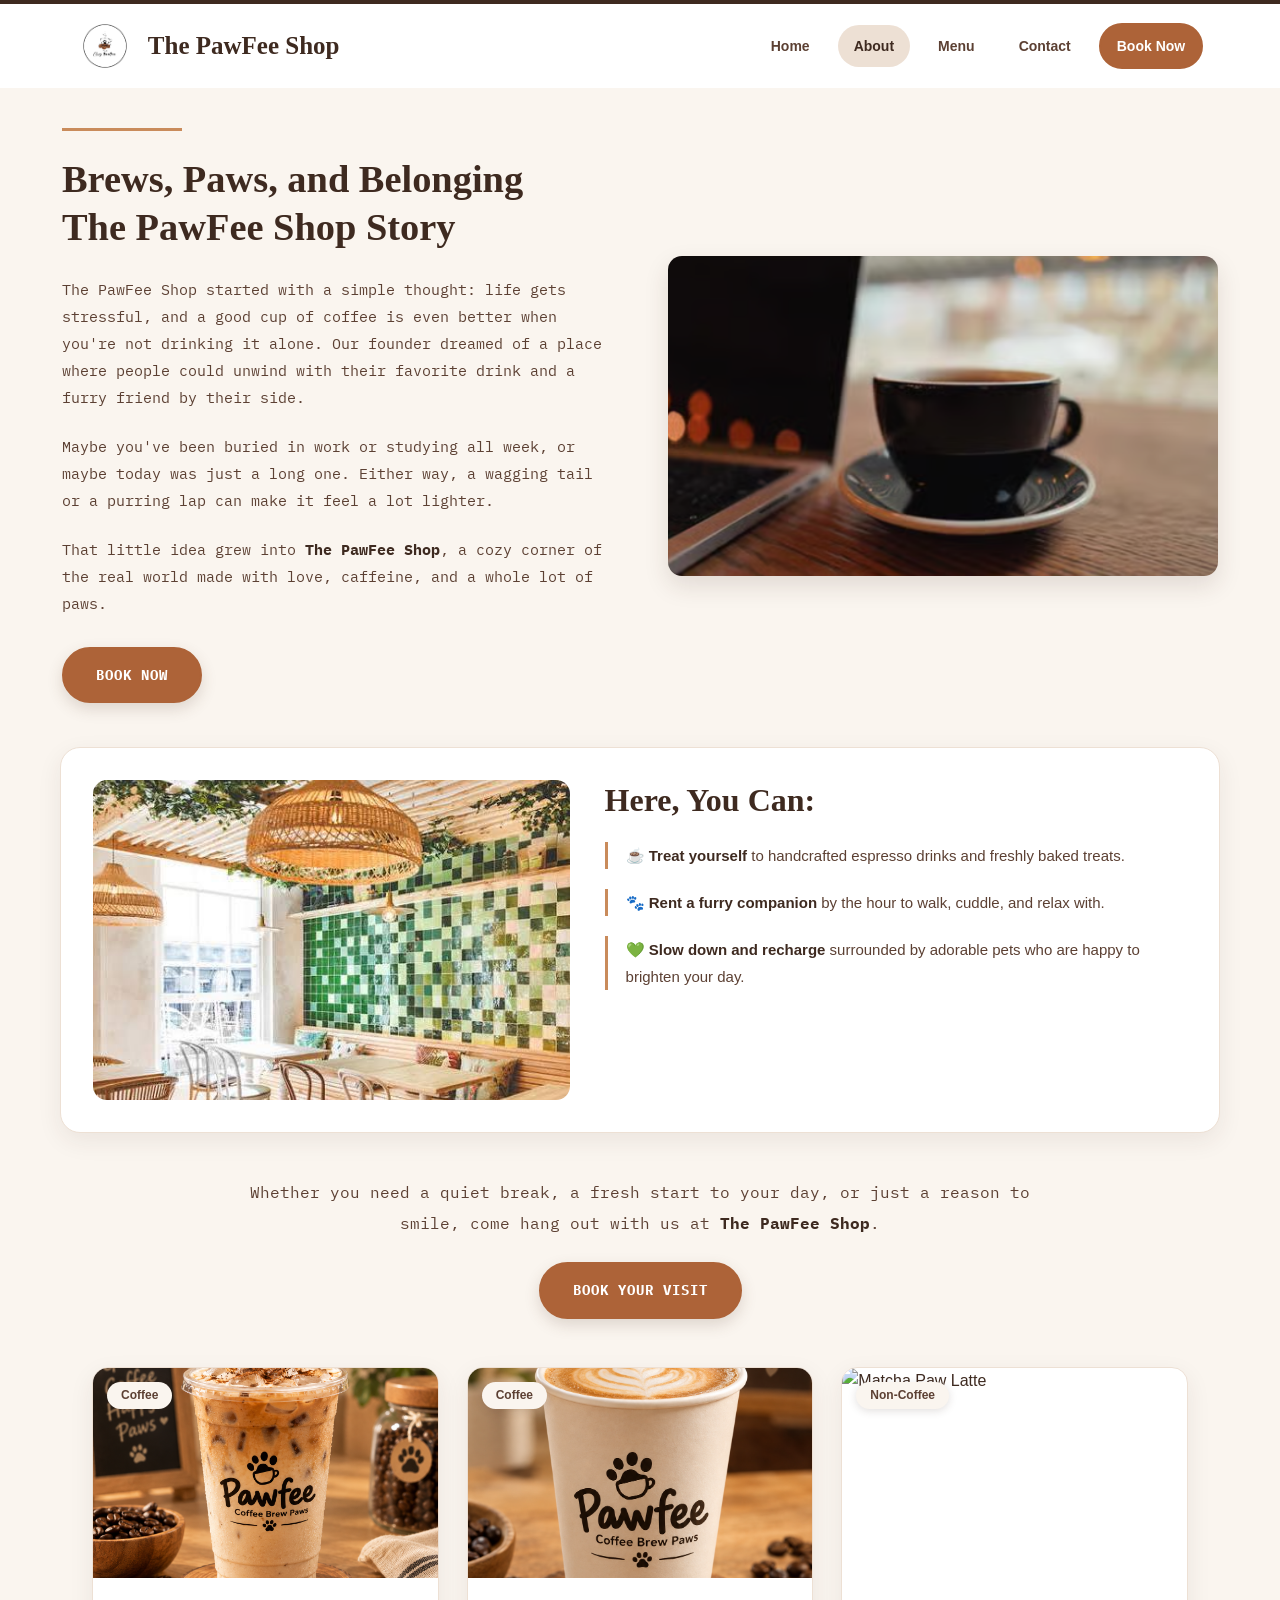
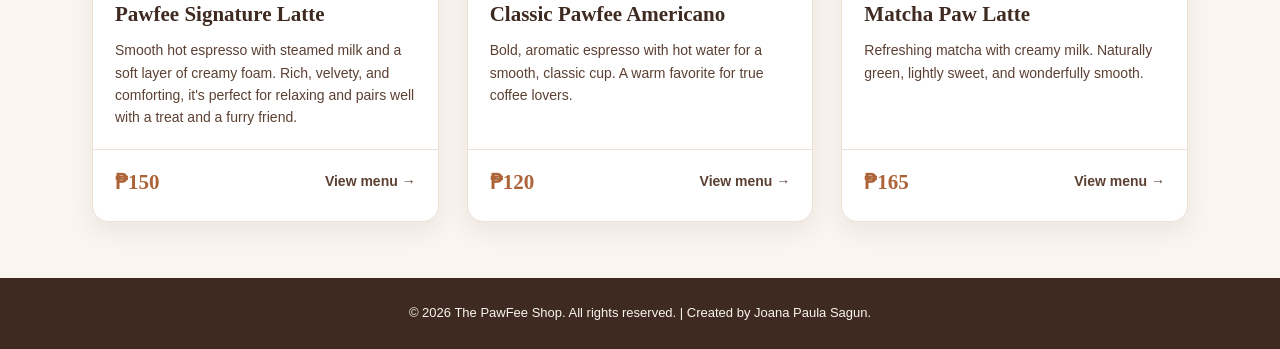
==== commit b4804fa2: "Update booking page and styles" ====
--- a/about.html
+++ b/about.html
@@ -4,22 +4,22 @@
 <head>
     <meta charset="UTF-8">
     <meta name="viewport" content="width=device-width, initial-scale=1.0">
+    <meta name="description" content="The story behind The PawFee Shop, a cozy cafe where good coffee and friendly pets come together.">
+    <title>About | The PawFee Shop</title>
 
-    <!-- EXTERNAL CSS -->
+    <!-- External CSS -->
     <link rel="stylesheet" href="CSS/styles.css">
-
-    <title>About | The PawFee Shop</title>
 </head>
 <body>
 
-    <!-- HEADER -->
+    <!-- Header -->
     <header>
         <a class="logo-container" href="index.html">
-            <img src="images/logo.png" alt="The PawFee Shop Logo">
+            <img src="images/logo.png" alt="The PawFee Shop logo">
             <span class="brand-name">The PawFee Shop</span>
         </a>
 
-        <!-- BURGER BUTTON (tablet + mobile) -->
+        <!-- Burger button (tablet + mobile) -->
         <button class="nav-toggle" type="button" aria-label="Toggle menu" aria-expanded="false" aria-controls="main-nav">&#9776;</button>
 
         <nav id="main-nav" aria-label="Main">
@@ -33,102 +33,95 @@
         </nav>
     </header>
 
-    <!-- MAIN CONTENT -->
     <main>
 
-        <!-- ABOUT / STORY SECTION -->
+        <!-- Our story -->
         <section id="Story">
-
             <div class="story-content">
                 <div class="story-line"></div>
 
-                <h1>Brews, Paws, and Belongings!
+                <h1>
+                    Brews, Paws, and Belonging
                     <br>
                     The PawFee Shop Story
                 </h1>
 
                 <p>
-                    The story of The PawFee Shop began when our founder
-                    noticed a major bug in everyday life: things can get
-                    stressful. She imagined a place where coffee lovers
-                    could enjoy their favorite drinks while spending time
-                    with a furry friend.
+                    The PawFee Shop started with a simple thought: life gets
+                    stressful, and a good cup of coffee is even better when
+                    you're not drinking it alone. Our founder dreamed of a
+                    place where people could unwind with their favorite drink
+                    and a furry friend by their side.
                 </p>
 
                 <p>
-                    Whether you're stuck in an infinite loop of work,
-                    studying, or simply dealing with a busy day, why not
-                    take a break with a wagging tail or a purring companion?
+                    Maybe you've been buried in work or studying all week, or
+                    maybe today was just a long one. Either way, a wagging
+                    tail or a purring lap can make it feel a lot lighter.
                 </p>
 
                 <p>
-                    That little idea became
-                    <strong>The PawFee Shop</strong> — a cozy, real-world
-                    sanctuary built with love, caffeine, and paws.
+                    That little idea grew into <strong>The PawFee Shop</strong>,
+                    a cozy corner of the real world made with love, caffeine,
+                    and a whole lot of paws.
                 </p>
 
                 <a href="booking.html" class="story-btn">BOOK NOW</a>
             </div>
 
             <div class="story-image">
-                <img src="images/Third-Hero.png"
-                     alt="The PawFee Shop Cafe">
+                <img src="images/Third-Hero.png" alt="Customers relaxing with pets at The PawFee Shop">
             </div>
-
         </section>
 
-        <!-- FEATURES SECTION -->
+        <!-- What you can do here -->
         <section class="featuring-box">
-
-            <img src="images/Cafe.jpg" alt="The PawFee Shop Cafe Interior">
+            <img src="images/Cafe.jpg" alt="Inside The PawFee Shop cafe">
 
             <h2>Here, You Can:</h2>
 
             <ul>
                 <li>
-                    ☕ <strong>Refactor your mood</strong> with our
-                    handcrafted espresso drinks and delicious treats.
+                    ☕ <strong>Treat yourself</strong> to handcrafted espresso
+                    drinks and freshly baked treats.
                 </li>
-
                 <li>
-                    🐾 <strong>Rent a furry companion</strong> by the hour
-                    to walk, cuddle, and relax by your side.
+                    🐾 <strong>Rent a furry companion</strong> by the hour to
+                    walk, cuddle, and relax with.
                 </li>
-
                 <li>
-                    💚 <strong>Run a full system reset</strong> surrounded
-                    by adorable pets ready to brighten your day.
+                    💚 <strong>Slow down and recharge</strong> surrounded by
+                    adorable pets who are happy to brighten your day.
                 </li>
             </ul>
-
         </section>
 
-        <!-- CLOSING MESSAGE -->
-        <p class="closing-text">
-            Whether you're looking to clear your cache, escape merge
-            conflicts, or simply create heartwarming memories, come hang
-            out at <strong>The PawFee Shop</strong>.
-        </p>
+        <!-- Closing message -->
+        <section class="closing">
+            <p class="closing-text">
+                Whether you need a quiet break, a fresh start to your day, or
+                just a reason to smile, come hang out with us at
+                <strong>The PawFee Shop</strong>.
+            </p>
 
-        <div class="closing-button">
-            <a href="booking.html" class="story-btn">BOOK YOUR VISIT</a>
-        </div>
+            <div class="closing-button">
+                <a href="booking.html" class="story-btn">BOOK YOUR VISIT</a>
+            </div>
+        </section>
 
-        <!-- DRINKS: 3 cards in one row -->
+        <!-- Drinks: 3 cards in one row -->
         <section id="Drinks">
 
             <article id="Latte-coffee">
-                <img src="images/lattle-coffe.png" alt="The latte">
+                <img src="images/lattle-coffe.png" alt="Pawfee Signature Latte">
                 <span class="drink-tag">Coffee</span>
                 <dl>
                     <dt>Pawfee Signature Latte</dt>
                     <dd>
-                        A smooth and comforting hot espresso blended with
-                        steamed milk, topped with a delicate layer of creamy
-                        foam. With its rich coffee aroma and velvety texture,
-                        every sip brings warmth and comfort to your day.
-                        Perfect for relaxing, and a great partner for your
-                        treats with your favorite furry friends.
+                        Smooth hot espresso with steamed milk and a soft layer
+                        of creamy foam. Rich, velvety, and comforting, it's
+                        perfect for relaxing and pairs well with a treat and
+                        a furry friend.
                     </dd>
                 </dl>
                 <div class="drink-footer">
@@ -138,14 +131,13 @@
             </article>
 
             <article id="Classic-coffee">
-                <img src="images/Hot-coffee.png" alt="The Classic Coffee">
+                <img src="images/Hot-coffee.png" alt="Classic Pawfee Americano">
                 <span class="drink-tag">Coffee</span>
                 <dl>
                     <dt>Classic Pawfee Americano</dt>
                     <dd>
-                        A bold and aromatic espresso blended with hot water
-                        for a smooth, rich coffee experience. Perfect for
-                        those who love warm comfort.
+                        Bold, aromatic espresso with hot water for a smooth,
+                        classic cup. A warm favorite for true coffee lovers.
                     </dd>
                 </dl>
                 <div class="drink-footer">
@@ -155,14 +147,13 @@
             </article>
 
             <article id="Matcha">
-                <img src="images/matcha.png" alt="The matcha">
+                <img src="images/matcha.png" alt="Matcha Paw Latte">
                 <span class="drink-tag">Non-Coffee</span>
                 <dl>
                     <dt>Matcha Paw Latte</dt>
                     <dd>
-                        A refreshing matcha blend with creamy milk, creating
-                        a smooth, naturally vibrant green drink with a
-                        delicate balance of sweetness.
+                        Refreshing matcha with creamy milk. Naturally green,
+                        lightly sweet, and wonderfully smooth.
                     </dd>
                 </dl>
                 <div class="drink-footer">
@@ -174,9 +165,9 @@
         </section>
     </main>
 
-    <!-- FOOTER -->
+    <!-- Footer -->
     <footer>
-        <p>&copy; 2026 The PawFee Shop. All rights reserved | Created by Joana Paula Sagun.</p>
+        <p>&copy; 2026 The PawFee Shop. All rights reserved. | Created by Joana Paula Sagun.</p>
     </footer>
 
     <script>
